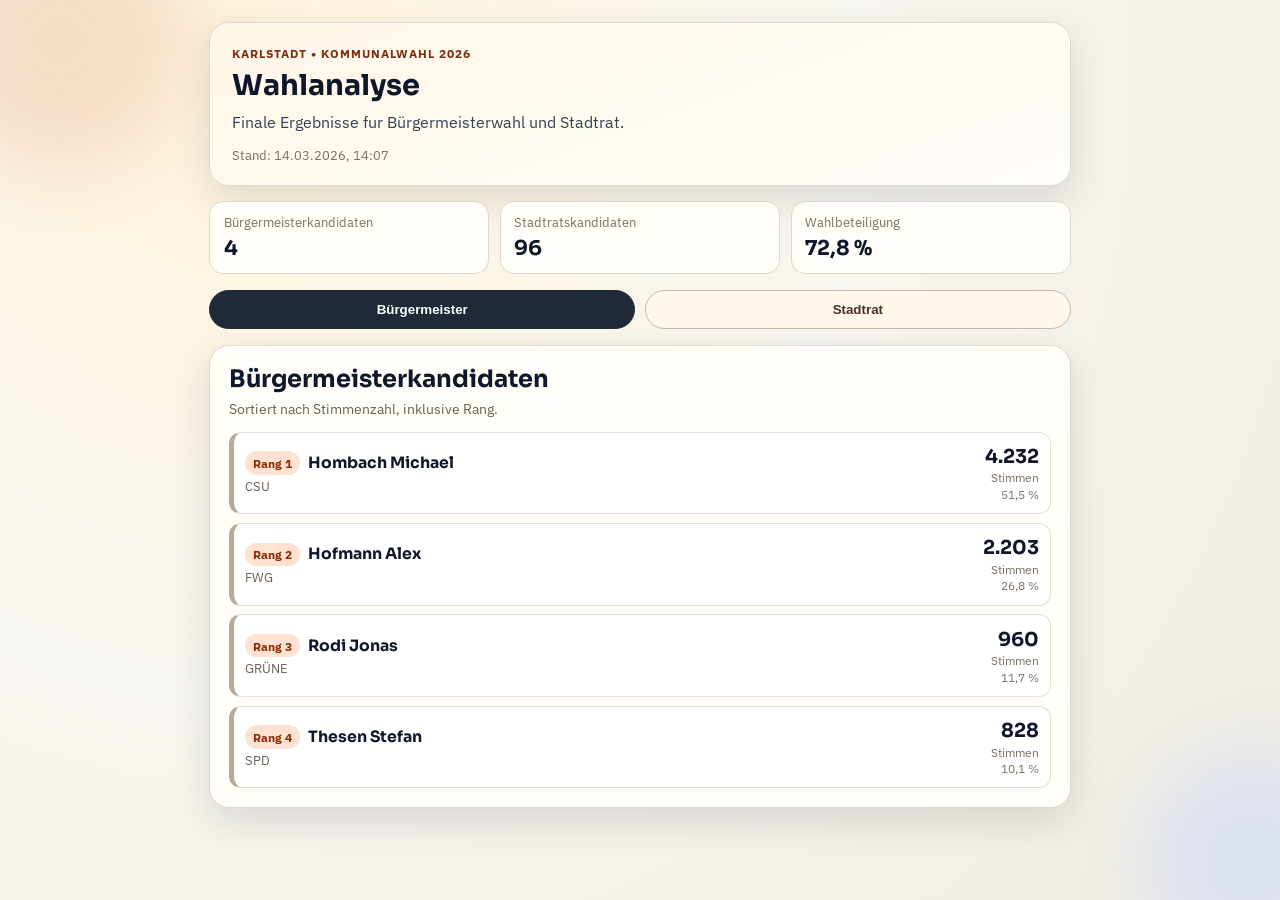
==== index.html @ d382d242 "Initial commit: Karlstadt 2026 analysis app" ====
<!DOCTYPE html>
<html lang="de">

<head>
    <meta charset="UTF-8" />
    <meta name="viewport" content="width=device-width, initial-scale=1.0" />
    <title>Kommunalwahl 2026 Karlstadt | Analyse</title>
    <link rel="preconnect" href="https://fonts.googleapis.com" />
    <link rel="preconnect" href="https://fonts.gstatic.com" crossorigin />
    <link
        href="https://fonts.googleapis.com/css2?family=Sora:wght@400;600;700;800&family=IBM+Plex+Sans:wght@400;500;600&display=swap"
        rel="stylesheet" />
    <link rel="stylesheet" href="assets/styles.css" />
</head>

<body>
    <div class="bg-shape bg-shape-one" aria-hidden="true"></div>
    <div class="bg-shape bg-shape-two" aria-hidden="true"></div>

    <main class="app">
        <header class="hero">
            <p class="eyebrow">Karlstadt • Kommunalwahl 2026</p>
            <h1>Wahlanalyse</h1>
            <p class="subtitle">
                Finale Ergebnisse fur Bürgermeisterwahl und Stadtrat.
            </p>
            <div class="meta-row">
                <span id="generatedAt">Lade Daten...</span>
            </div>
        </header>

        <section class="summary-cards" id="summaryCards"></section>

        <section class="tabs" aria-label="Ansichten">
            <button class="tab-button is-active" data-tab="mayor" type="button">Bürgermeister</button>
            <button class="tab-button" data-tab="council" type="button">Stadtrat</button>
        </section>

        <section class="panel" data-panel="mayor">
            <h2>Bürgermeisterkandidaten</h2>
            <p class="panel-hint">Sortiert nach Stimmenzahl, inklusive Rang.</p>
            <div class="candidate-list" id="mayorList"></div>
        </section>

        <section class="panel is-hidden" data-panel="council">
            <div class="panel-header">
                <div>
                    <h2>Stadtratskandidaten</h2>
                    <p class="panel-hint">Filter nach Partei und direkte Rangvergleichbarkeit.</p>
                </div>
                <div class="party-filter" id="partyFilter"></div>
            </div>
            <div class="candidate-list" id="councilList"></div>
        </section>
    </main>

    <script src="assets/app.js" defer></script>
</body>

</html>
---- assets/styles.css ----
:root {
    --ink: #0f172a;
    --ink-soft: #334155;
    --bg: #f7f5ef;
    --card: #fffdf8;
    --line: #ded7cb;
    --accent: #bf3f00;
    --accent-soft: #ffe2d1;
    --shadow: 0 14px 38px rgba(18, 24, 40, 0.12);
    --radius-lg: 20px;
    --radius-md: 14px;
}

* {
    box-sizing: border-box;
}

html,
body {
    margin: 0;
    padding: 0;
}

body {
    font-family: "IBM Plex Sans", sans-serif;
    color: var(--ink);
    background: radial-gradient(circle at 20% 10%, #fff4db 0%, var(--bg) 45%, #f0ece2 100%);
    min-height: 100vh;
}

.bg-shape {
    position: fixed;
    border-radius: 50%;
    filter: blur(40px);
    opacity: 0.55;
    z-index: -1;
}

.bg-shape-one {
    width: 260px;
    height: 260px;
    background: #f1c9ae;
    top: -90px;
    left: -70px;
}

.bg-shape-two {
    width: 220px;
    height: 220px;
    background: #cad7f8;
    bottom: -70px;
    right: -80px;
}

.app {
    max-width: 900px;
    margin: 0 auto;
    padding: 1rem 0.95rem 2.5rem;
}

.hero {
    background: linear-gradient(160deg, #fff7e7 0%, #fffdfa 100%);
    border: 1px solid var(--line);
    border-radius: var(--radius-lg);
    box-shadow: var(--shadow);
    padding: 1rem;
    animation: fadeSlide 420ms ease-out;
}

.eyebrow {
    margin: 0;
    font-size: 0.78rem;
    letter-spacing: 0.08em;
    text-transform: uppercase;
    color: #7c2d12;
    font-weight: 700;
}

h1,
h2,
h3 {
    font-family: "Sora", sans-serif;
    margin: 0;
}

.hero h1 {
    margin-top: 0.4rem;
    font-size: 1.8rem;
}

.subtitle {
    margin: 0.45rem 0 0;
    color: var(--ink-soft);
    line-height: 1.4;
}

.meta-row {
    margin-top: 0.85rem;
    font-size: 0.82rem;
    color: #7b6f62;
}

.summary-cards {
    display: grid;
    grid-template-columns: 1fr;
    gap: 0.65rem;
    margin-top: 0.9rem;
}

.summary-card {
    background: var(--card);
    border-radius: var(--radius-md);
    border: 1px solid var(--line);
    padding: 0.75rem 0.85rem;
    animation: fadeSlide 500ms ease-out;
}

.summary-label {
    margin: 0;
    font-size: 0.8rem;
    color: #7b6f62;
}

.summary-value {
    margin: 0.25rem 0 0;
    font-size: 1.28rem;
    font-family: "Sora", sans-serif;
    font-weight: 700;
}

.tabs {
    margin-top: 1rem;
    display: grid;
    grid-template-columns: 1fr 1fr;
    gap: 0.6rem;
}

.tab-button {
    border: 1px solid #c6b8a6;
    border-radius: 999px;
    padding: 0.7rem;
    font-weight: 700;
    background: #fff7ea;
    color: #4a3324;
    transition: 220ms ease;
}

.tab-button.is-active {
    background: #1f2937;
    color: #ffffff;
    border-color: #1f2937;
}

.panel {
    margin-top: 1rem;
    background: var(--card);
    border: 1px solid var(--line);
    border-radius: var(--radius-lg);
    box-shadow: var(--shadow);
    padding: 0.95rem;
    animation: fadeSlide 480ms ease-out;
}

.panel.is-hidden {
    display: none;
}

.panel-hint {
    margin: 0.3rem 0 0;
    color: #6b5f54;
    font-size: 0.9rem;
}

.panel-header {
    display: grid;
    gap: 0.8rem;
}

.party-filter {
    display: flex;
    flex-wrap: wrap;
    gap: 0.45rem;
}

.filter-chip {
    border: 1px solid #b8a895;
    border-radius: 999px;
    padding: 0.38rem 0.75rem;
    background: #fff8ee;
    color: #4a3324;
    font-size: 0.8rem;
    font-weight: 700;
}

.filter-chip.is-selected {
    color: white;
    border-color: transparent;
}

.candidate-list {
    margin-top: 0.85rem;
    display: grid;
    gap: 0.55rem;
}

.candidate-card {
    background: #ffffff;
    border: 1px solid #e6ded2;
    border-left: 5px solid #b9a999;
    border-radius: 12px;
    padding: 0.7rem;
    display: flex;
    justify-content: space-between;
    align-items: center;
    gap: 0.75rem;
    opacity: 0;
    transform: translateY(8px);
    animation: cardIn 360ms ease-out forwards;
}

.candidate-main {
    min-width: 0;
}

.name-line {
    display: flex;
    align-items: center;
    gap: 0.5rem;
}

.rank-pill {
    min-width: 2.35rem;
    text-align: center;
    border-radius: 999px;
    font-size: 0.78rem;
    font-weight: 800;
    padding: 0.23rem 0.5rem;
    background: var(--accent-soft);
    color: #8a2a00;
}

.candidate-name {
    margin: 0;
    font-weight: 700;
    font-size: 0.98rem;
}

.candidate-party {
    margin: 0.2rem 0 0;
    color: #6b5f54;
    font-size: 0.8rem;
}

.vote-column {
    text-align: right;
    white-space: nowrap;
}

.vote-value {
    margin: 0;
    font-family: "Sora", sans-serif;
    font-size: 1.2rem;
    font-weight: 700;
}

.vote-label {
    margin: 0.1rem 0 0;
    color: #7b6f62;
    font-size: 0.75rem;
}

.empty-state {
    border: 1px dashed #c7b9a6;
    border-radius: 12px;
    padding: 1rem;
    text-align: center;
    color: #7c6f62;
    background: #fffbf5;
}

@keyframes fadeSlide {
    from {
        opacity: 0;
        transform: translateY(8px);
    }

    to {
        opacity: 1;
        transform: translateY(0);
    }
}

@keyframes cardIn {
    to {
        opacity: 1;
        transform: translateY(0);
    }
}

@media (min-width: 700px) {
    .app {
        padding: 1.4rem 1.2rem 3rem;
    }

    .hero {
        padding: 1.35rem;
    }

    .summary-cards {
        grid-template-columns: repeat(3, minmax(0, 1fr));
    }

    .panel {
        padding: 1.15rem;
    }
}
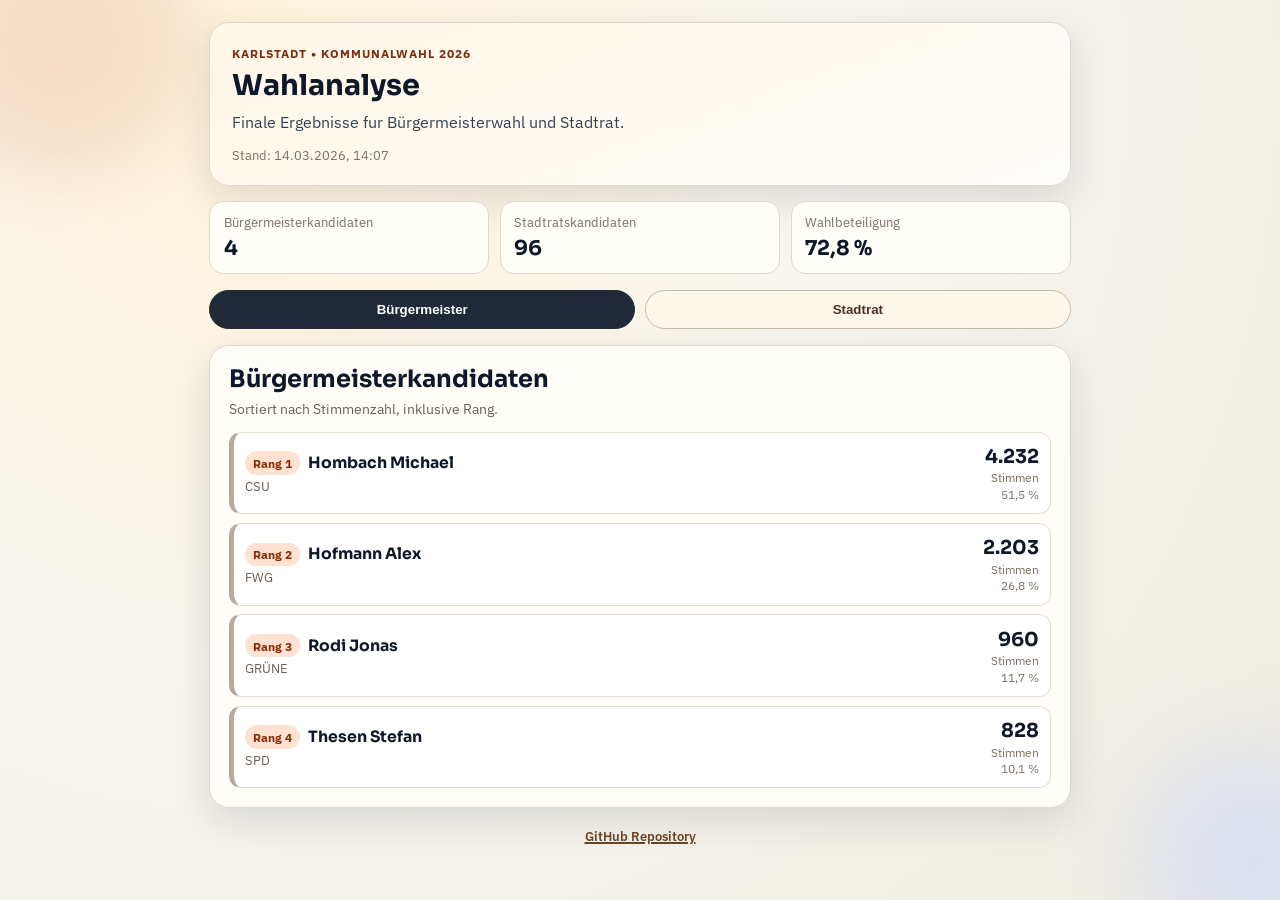
==== commit e122c950: "docs+ui: add live site and repository links" ====
--- a/index.html
+++ b/index.html
@@ -52,6 +52,11 @@
             </div>
             <div class="candidate-list" id="councilList"></div>
         </section>
+
+        <footer class="app-footer">
+            <a href="https://github.com/fredi-arand/kommunalwahl_karlstadt_2026_analyse" target="_blank"
+                rel="noopener noreferrer">GitHub Repository</a>
+        </footer>
     </main>
 
     <script src="assets/app.js" defer></script>
--- a/assets/styles.css
+++ b/assets/styles.css
@@ -278,6 +278,23 @@
     background: #fffbf5;
 }
 
+.app-footer {
+    margin-top: 1.1rem;
+    text-align: center;
+}
+
+.app-footer a {
+    color: #6b4224;
+    font-size: 0.82rem;
+    font-weight: 600;
+    text-decoration: underline;
+    text-decoration-thickness: 1.5px;
+}
+
+.app-footer a:hover {
+    color: #3f2a1a;
+}
+
 @keyframes fadeSlide {
     from {
         opacity: 0;
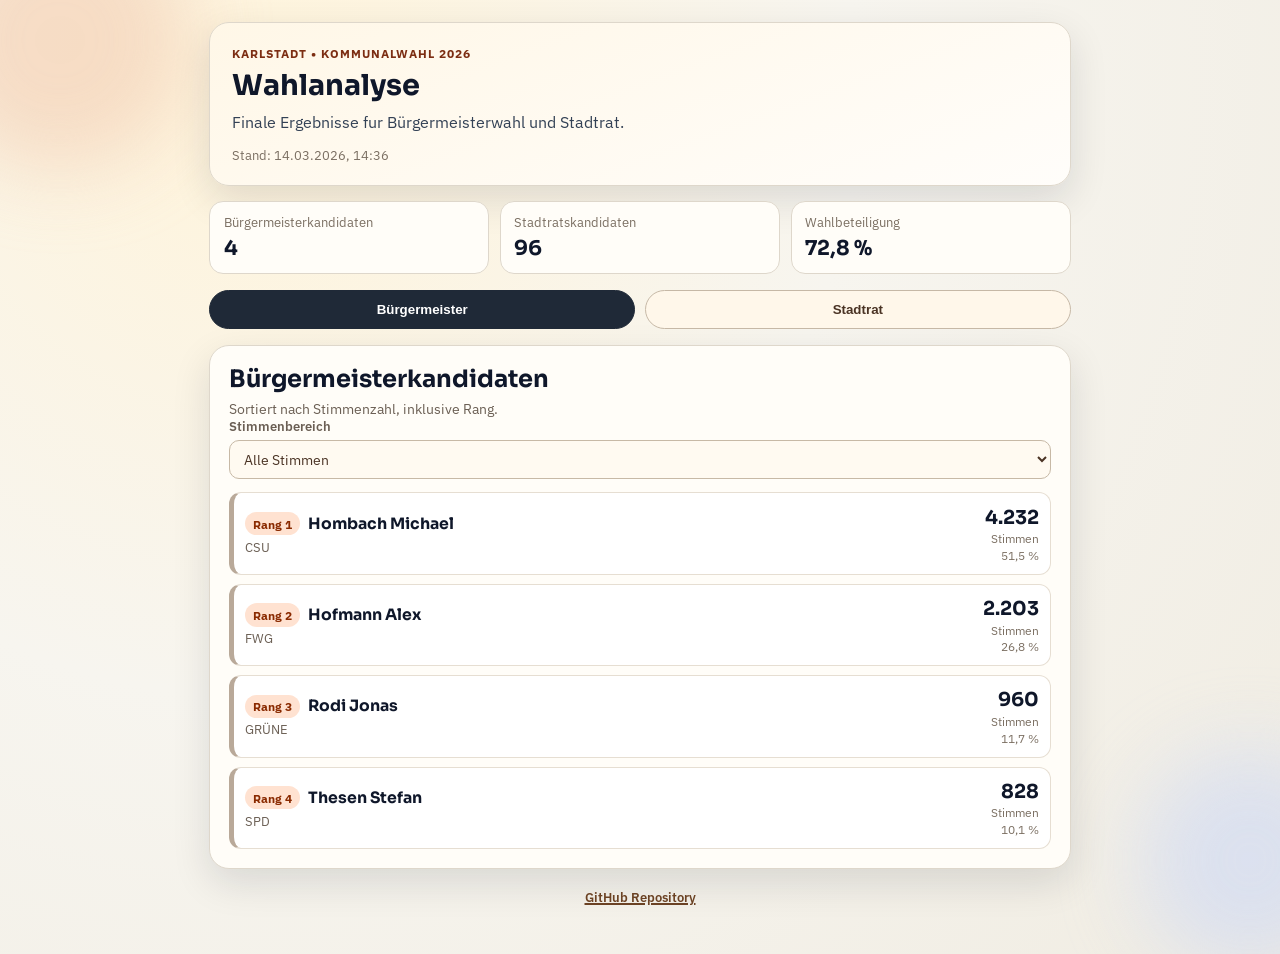
==== commit 93b6b60c: "feat: add area-based vote selector for mayor and council" ====
--- a/index.html
+++ b/index.html
@@ -39,6 +39,10 @@
         <section class="panel" data-panel="mayor">
             <h2>Bürgermeisterkandidaten</h2>
             <p class="panel-hint">Sortiert nach Stimmenzahl, inklusive Rang.</p>
+            <div class="area-filter">
+                <label class="area-filter-label" for="areaSelectMayor">Stimmenbereich</label>
+                <select id="areaSelectMayor" class="area-select" aria-label="Stimmenbereich auswählen"></select>
+            </div>
             <div class="candidate-list" id="mayorList"></div>
         </section>
 
@@ -49,6 +53,10 @@
                     <p class="panel-hint">Filter nach Partei und direkte Rangvergleichbarkeit.</p>
                 </div>
                 <div class="party-filter" id="partyFilter"></div>
+                <div class="area-filter">
+                    <label class="area-filter-label" for="areaSelectCouncil">Stimmenbereich</label>
+                    <select id="areaSelectCouncil" class="area-select" aria-label="Stimmenbereich auswählen"></select>
+                </div>
             </div>
             <div class="candidate-list" id="councilList"></div>
         </section>
--- a/assets/styles.css
+++ b/assets/styles.css
@@ -180,6 +180,28 @@
     display: flex;
     flex-wrap: wrap;
     gap: 0.45rem;
+}
+
+.area-filter {
+    display: grid;
+    gap: 0.3rem;
+}
+
+.area-filter-label {
+    font-size: 0.8rem;
+    color: #6b5f54;
+    font-weight: 600;
+}
+
+.area-select {
+    width: 100%;
+    border: 1px solid #c7b9a6;
+    border-radius: 10px;
+    padding: 0.5rem 0.65rem;
+    background: #fffaf1;
+    color: #4a3324;
+    font-size: 0.9rem;
+    font-family: "IBM Plex Sans", sans-serif;
 }
 
 .filter-chip {
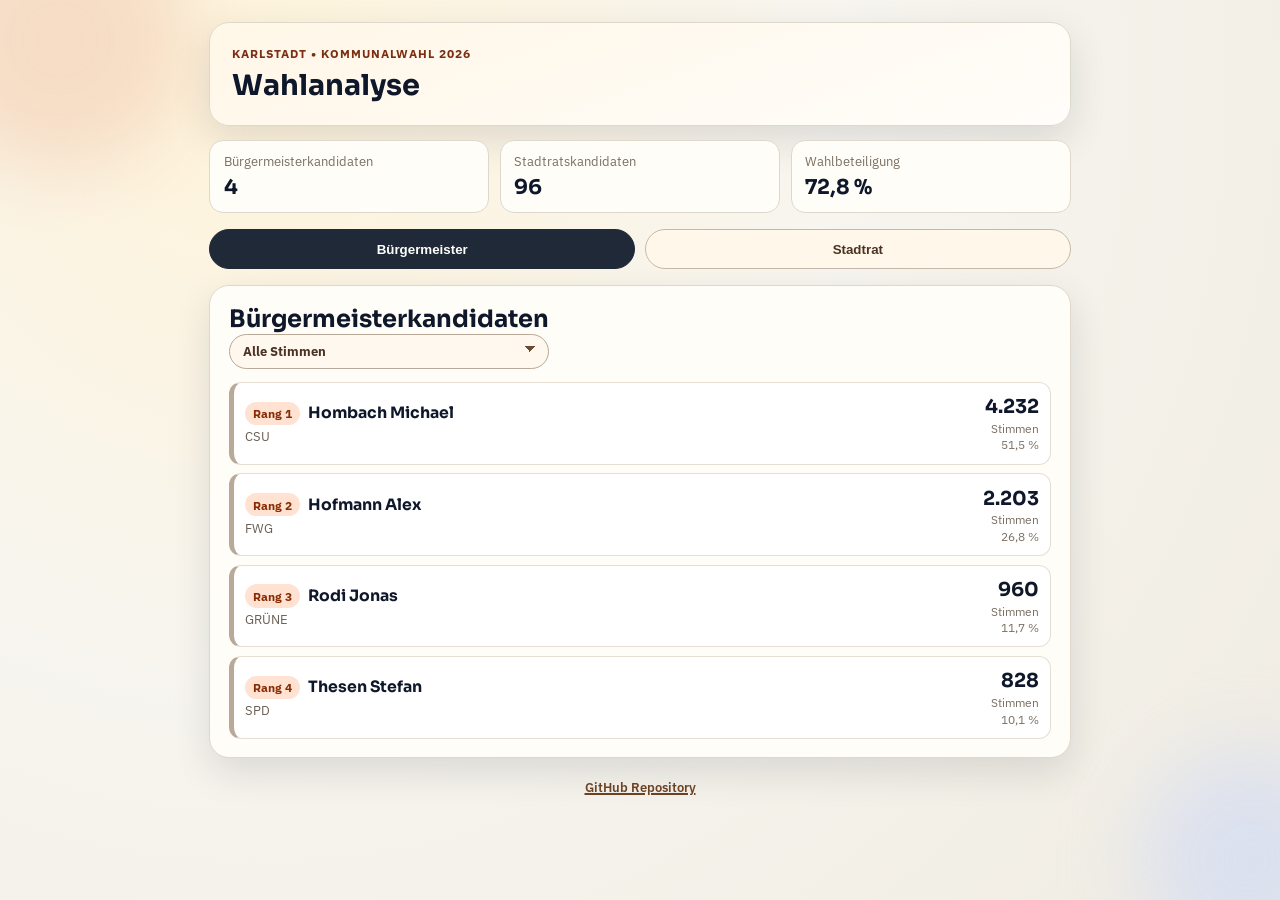
==== commit 871d6178: "Refine filter UI and compact council layout" ====
--- a/index.html
+++ b/index.html
@@ -21,12 +21,6 @@
         <header class="hero">
             <p class="eyebrow">Karlstadt • Kommunalwahl 2026</p>
             <h1>Wahlanalyse</h1>
-            <p class="subtitle">
-                Finale Ergebnisse fur Bürgermeisterwahl und Stadtrat.
-            </p>
-            <div class="meta-row">
-                <span id="generatedAt">Lade Daten...</span>
-            </div>
         </header>
 
         <section class="summary-cards" id="summaryCards"></section>
@@ -38,10 +32,8 @@
 
         <section class="panel" data-panel="mayor">
             <h2>Bürgermeisterkandidaten</h2>
-            <p class="panel-hint">Sortiert nach Stimmenzahl, inklusive Rang.</p>
             <div class="area-filter">
-                <label class="area-filter-label" for="areaSelectMayor">Stimmenbereich</label>
-                <select id="areaSelectMayor" class="area-select" aria-label="Stimmenbereich auswählen"></select>
+                <select id="areaSelectMayor" class="area-select" aria-label="Bereich auswählen"></select>
             </div>
             <div class="candidate-list" id="mayorList"></div>
         </section>
@@ -50,12 +42,12 @@
             <div class="panel-header">
                 <div>
                     <h2>Stadtratskandidaten</h2>
-                    <p class="panel-hint">Filter nach Partei und direkte Rangvergleichbarkeit.</p>
                 </div>
-                <div class="party-filter" id="partyFilter"></div>
-                <div class="area-filter">
-                    <label class="area-filter-label" for="areaSelectCouncil">Stimmenbereich</label>
-                    <select id="areaSelectCouncil" class="area-select" aria-label="Stimmenbereich auswählen"></select>
+                <div class="filter-row">
+                    <div class="area-filter">
+                        <select id="areaSelectCouncil" class="area-select" aria-label="Bereich auswählen"></select>
+                    </div>
+                    <div class="party-filter" id="partyFilter"></div>
                 </div>
             </div>
             <div class="candidate-list" id="councilList"></div>
--- a/assets/styles.css
+++ b/assets/styles.css
@@ -176,15 +176,42 @@
     gap: 0.8rem;
 }
 
-.party-filter {
+.filter-row {
     display: flex;
     flex-wrap: wrap;
-    gap: 0.45rem;
+    gap: 0.55rem;
+}
+
+.party-filter {
+    display: grid;
+    flex: 1 1 230px;
+    min-width: 200px;
+}
+
+.party-select-wrap {
+    --party-dot-color: transparent;
+    position: relative;
+    width: 100%;
+}
+
+.party-select-dot {
+    position: absolute;
+    left: 0.82rem;
+    top: 50%;
+    width: 0.58rem;
+    height: 0.58rem;
+    border-radius: 50%;
+    transform: translateY(-50%);
+    background: var(--party-dot-color);
+    border: 1px solid rgba(54, 39, 28, 0.2);
+    pointer-events: none;
 }
 
 .area-filter {
     display: grid;
-    gap: 0.3rem;
+    gap: 0;
+    flex: 1 1 230px;
+    min-width: 200px;
 }
 
 .area-filter-label {
@@ -193,15 +220,37 @@
     font-weight: 600;
 }
 
-.area-select {
+.area-select,
+.filter-select {
+    appearance: none;
     width: 100%;
-    border: 1px solid #c7b9a6;
-    border-radius: 10px;
-    padding: 0.5rem 0.65rem;
-    background: #fffaf1;
+    max-width: 100%;
+    border: 1px solid #b8a895;
+    border-radius: 999px;
+    padding: 0.45rem 2rem 0.45rem 0.82rem;
+    background-color: #fff8ee;
+    background-image:
+        linear-gradient(45deg, transparent 50%, #6b4a33 50%),
+        linear-gradient(135deg, #6b4a33 50%, transparent 50%);
+    background-position:
+        calc(100% - 1.1rem) calc(50% - 2px),
+        calc(100% - 0.8rem) calc(50% - 2px);
+    background-size: 6px 6px, 6px 6px;
+    background-repeat: no-repeat;
     color: #4a3324;
-    font-size: 0.9rem;
+    font-size: 0.83rem;
+    font-weight: 700;
     font-family: "IBM Plex Sans", sans-serif;
+}
+
+.party-select-wrap .filter-select {
+    padding-left: 1.65rem;
+}
+
+.area-select:focus-visible,
+.filter-select:focus-visible {
+    outline: 2px solid #1f2937;
+    outline-offset: 2px;
 }
 
 .filter-chip {
@@ -238,6 +287,23 @@
     opacity: 0;
     transform: translateY(8px);
     animation: cardIn 360ms ease-out forwards;
+    transition: transform 180ms ease, box-shadow 180ms ease, border-color 180ms ease;
+}
+
+.candidate-card-link {
+    color: inherit;
+    text-decoration: none;
+}
+
+.candidate-card-link:hover {
+    transform: translateY(-1px);
+    box-shadow: 0 10px 24px rgba(18, 24, 40, 0.16);
+    border-color: #d7c8b5;
+}
+
+.candidate-card-link:focus-visible {
+    outline: 2px solid #1f2937;
+    outline-offset: 2px;
 }
 
 .candidate-main {
@@ -300,6 +366,85 @@
     background: #fffbf5;
 }
 
+.back-link {
+    display: inline-flex;
+    align-items: center;
+    margin: 0.25rem 0 0.8rem;
+    color: #4c3122;
+    font-weight: 700;
+    text-decoration: none;
+    border-bottom: 2px solid #d6b9a2;
+    padding-bottom: 0.12rem;
+}
+
+.back-link:hover,
+.back-link:focus-visible {
+    color: #2f1d13;
+    border-color: #aa6c44;
+}
+
+.candidate-hero {
+    animation: fadeSlide 420ms ease-out;
+}
+
+.candidate-kpis {
+    margin-top: 0.9rem;
+}
+
+.area-rank-list {
+    margin-top: 0.8rem;
+    display: grid;
+    gap: 0.55rem;
+}
+
+.area-rank-row {
+    background: #fffefb;
+    border: 1px solid #e6ded2;
+    border-radius: 12px;
+    padding: 0.68rem 0.75rem;
+    display: flex;
+    justify-content: space-between;
+    align-items: center;
+    gap: 0.85rem;
+}
+
+.area-rank-main {
+    min-width: 0;
+}
+
+.area-rank-title {
+    margin: 0;
+    font-size: 0.95rem;
+}
+
+.area-rank-subtitle {
+    margin: 0.18rem 0 0;
+    font-size: 0.8rem;
+    color: #6f6458;
+}
+
+.area-rank-side {
+    text-align: right;
+    white-space: nowrap;
+}
+
+.area-rank-votes {
+    margin: 0;
+    font-size: 1.1rem;
+    font-family: "Sora", sans-serif;
+    font-weight: 700;
+}
+
+.area-rank-vote-label {
+    margin: 0.08rem 0 0;
+    font-size: 0.74rem;
+    color: #7b6f62;
+}
+
+.candidate-error {
+    margin-top: 1rem;
+}
+
 .app-footer {
     margin-top: 1.1rem;
     text-align: center;
@@ -352,4 +497,13 @@
     .panel {
         padding: 1.15rem;
     }
-}
+
+    .area-filter,
+    .party-filter {
+        max-width: 320px;
+    }
+
+    .filter-row {
+        align-items: center;
+    }
+}
